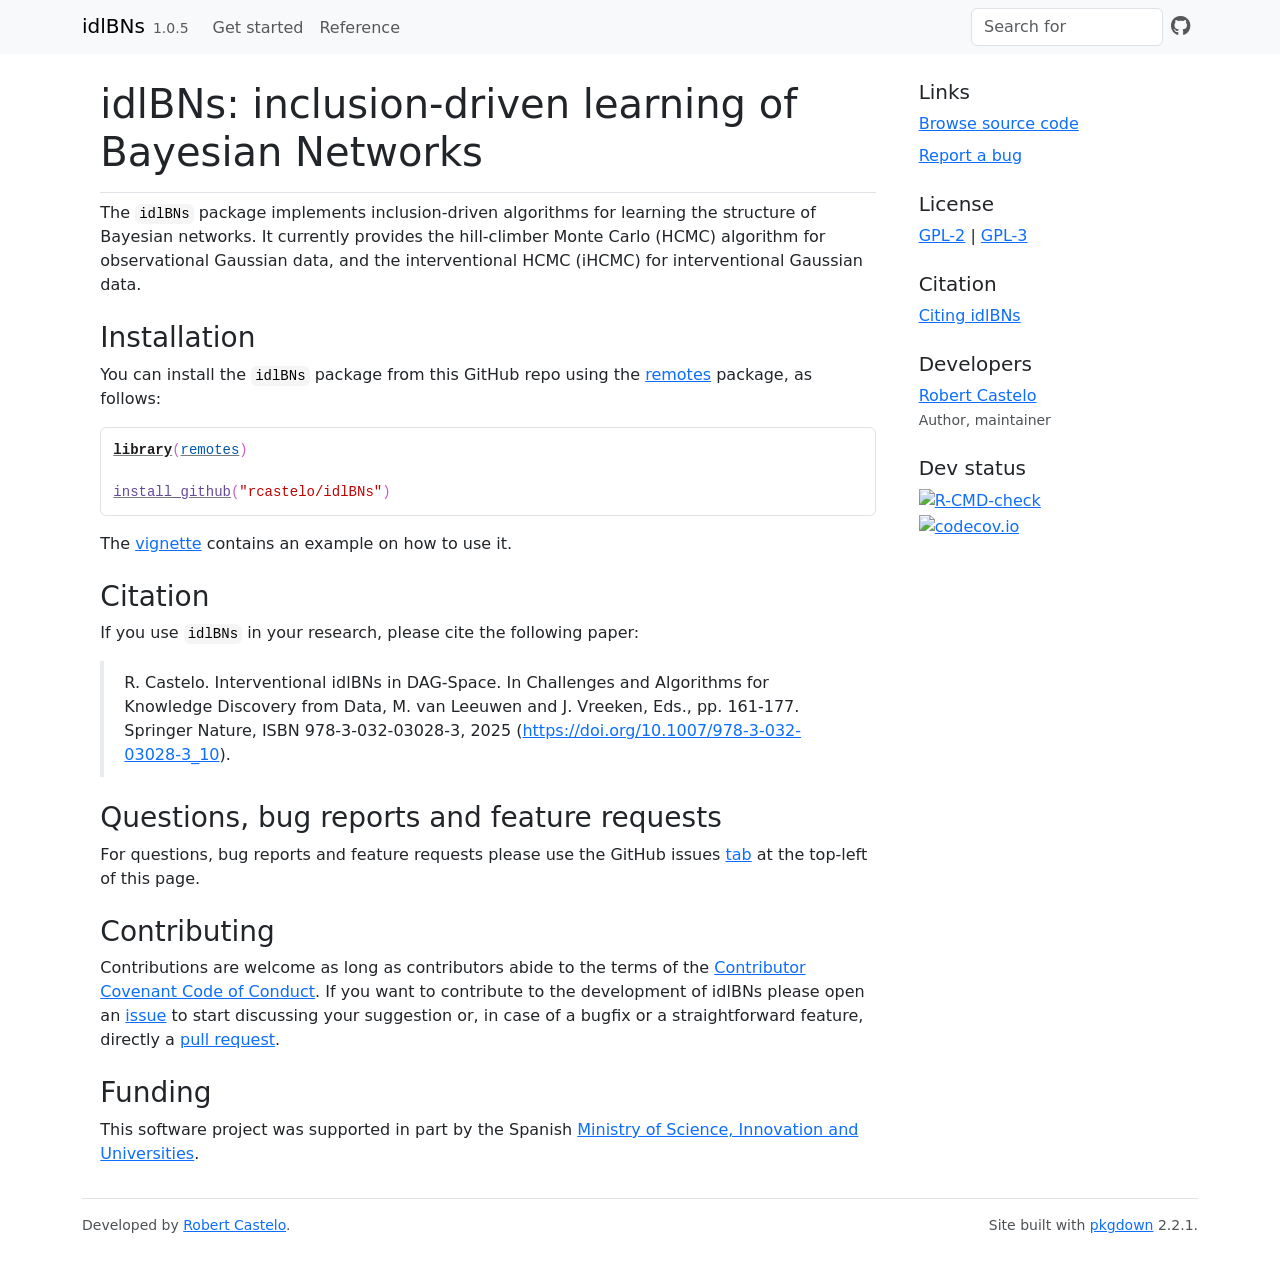
==== index.html @ ef086751 "Deploying to gh-pages from @ rcastelo/idlBNs@02d556f7725d912fa318fdc0bef66065281ee20e 🚀" ====
<!DOCTYPE html>
<!-- Generated by pkgdown: do not edit by hand --><html lang="en">
<head>
<meta http-equiv="Content-Type" content="text/html; charset=UTF-8">
<meta charset="utf-8">
<meta http-equiv="X-UA-Compatible" content="IE=edge">
<meta name="viewport" content="width=device-width, initial-scale=1, shrink-to-fit=no">
<title>Inclusion-Driven Learning of Bayesian Networks • idlBNs</title>
<script src="deps/jquery-3.6.0/jquery-3.6.0.min.js"></script><meta name="viewport" content="width=device-width, initial-scale=1, shrink-to-fit=no">
<link href="deps/bootstrap-5.3.8/bootstrap.min.css" rel="stylesheet">
<script src="deps/bootstrap-5.3.8/bootstrap.bundle.min.js"></script><link href="deps/font-awesome-6.5.2/css/all.min.css" rel="stylesheet">
<link href="deps/font-awesome-6.5.2/css/v4-shims.min.css" rel="stylesheet">
<script src="deps/headroom-0.11.0/headroom.min.js"></script><script src="deps/headroom-0.11.0/jQuery.headroom.min.js"></script><script src="deps/bootstrap-toc-1.0.1/bootstrap-toc.min.js"></script><script src="deps/clipboard.js-2.0.11/clipboard.min.js"></script><script src="deps/search-1.0.0/autocomplete.jquery.min.js"></script><script src="deps/search-1.0.0/fuse.min.js"></script><script src="deps/search-1.0.0/mark.min.js"></script><!-- pkgdown --><script src="pkgdown.js"></script><meta property="og:title" content="Inclusion-Driven Learning of Bayesian Networks">
<meta name="description" content="Implements inclusion-driven algorithms for learning the structure of Bayesian networks. It currently provides the hill-climber Monte Carlo (HCMC) algorithm for observational Gaussian data, and the interventional HCMC (iHCMC) for interventional Gaussian data.">
<meta property="og:description" content="Implements inclusion-driven algorithms for learning the structure of Bayesian networks. It currently provides the hill-climber Monte Carlo (HCMC) algorithm for observational Gaussian data, and the interventional HCMC (iHCMC) for interventional Gaussian data.">
</head>
<body>
    <a href="#main" class="visually-hidden-focusable">Skip to contents</a>


    <nav class="navbar navbar-expand-lg fixed-top bg-light" data-bs-theme="light" aria-label="Site navigation"><div class="container">

    <a class="navbar-brand me-2" href="index.html">idlBNs</a>

    <small class="nav-text text-muted me-auto" data-bs-toggle="tooltip" data-bs-placement="bottom" title="">1.0.5</small>


    <button class="navbar-toggler" type="button" data-bs-toggle="collapse" data-bs-target="#navbar" aria-controls="navbar" aria-expanded="false" aria-label="Toggle navigation">
      <span class="navbar-toggler-icon"></span>
    </button>

    <div id="navbar" class="collapse navbar-collapse ms-3">
      <ul class="navbar-nav me-auto">
<li class="nav-item"><a class="nav-link" href="articles/idlBNs.html">Get started</a></li>
<li class="nav-item"><a class="nav-link" href="reference/index.html">Reference</a></li>
      </ul>
<ul class="navbar-nav">
<li class="nav-item"><form class="form-inline" role="search">
 <input class="form-control" type="search" name="search-input" id="search-input" autocomplete="off" aria-label="Search site" placeholder="Search for" data-search-index="search.json">
</form></li>
<li class="nav-item"><a class="external-link nav-link" href="https://github.com/rcastelo/idlBNs/" aria-label="GitHub"><span class="fa fab fa-github fa-lg"></span></a></li>
      </ul>
</div>


  </div>
</nav><div class="container template-home">
<div class="row">
  <main id="main" class="col-md-9"><div class="section level1">
<div class="page-header"><h1 id="idlbns-inclusion-driven-learning-of-bayesian-networks">idlBNs: inclusion-driven learning of Bayesian Networks<a class="anchor" aria-label="anchor" href="#idlbns-inclusion-driven-learning-of-bayesian-networks"></a>
</h1></div>
<!-- badges: start -->

<p>The <code>idlBNs</code> package implements inclusion-driven algorithms for learning the structure of Bayesian networks. It currently provides the hill-climber Monte Carlo (HCMC) algorithm for observational Gaussian data, and the interventional HCMC (iHCMC) for interventional Gaussian data.</p>
<div class="section level2">
<h2 id="installation">Installation<a class="anchor" aria-label="anchor" href="#installation"></a>
</h2>
<p>You can install the <code>idlBNs</code> package from this GitHub repo using the <a href="https://cran.r-project.org/package=remotes" class="external-link">remotes</a> package, as follows:</p>
<pre><code><span><span class="kw"><a href="https://rdrr.io/r/base/library.html" class="external-link">library</a></span><span class="op">(</span><span class="va"><a href="https://remotes.r-lib.org" class="external-link">remotes</a></span><span class="op">)</span></span>
<span></span>
<span><span class="fu"><a href="https://remotes.r-lib.org/reference/install_github.html" class="external-link">install_github</a></span><span class="op">(</span><span class="st">"rcastelo/idlBNs"</span><span class="op">)</span></span></code></pre>
<p>The <a href="https://rcastelo.github.io/idlBNs/articles/idlBNs.html">vignette</a> contains an example on how to use it.</p>
</div>
<div class="section level2">
<h2 id="citation">Citation<a class="anchor" aria-label="anchor" href="#citation"></a>
</h2>
<p>If you use <code>idlBNs</code> in your research, please cite the following paper:</p>
<blockquote>
<p>R. Castelo. Interventional idlBNs in DAG-Space. In Challenges and Algorithms for Knowledge Discovery from Data, M. van Leeuwen and J. Vreeken, Eds., pp. 161-177. Springer Nature, ISBN 978-3-032-03028-3, 2025 (<a href="https://doi.org/10.1007/978-3-032-03028-3_10" class="external-link uri">https://doi.org/10.1007/978-3-032-03028-3_10</a>).</p>
</blockquote>
</div>
<div class="section level2">
<h2 id="questions-bug-reports-and-feature-requests">Questions, bug reports and feature requests<a class="anchor" aria-label="anchor" href="#questions-bug-reports-and-feature-requests"></a>
</h2>
<p>For questions, bug reports and feature requests please use the GitHub issues <a href="https://github.com/rcastelo/idlBNs/issues" class="external-link">tab</a> at the top-left of this page.</p>
</div>
<div class="section level2">
<h2 id="contributing">Contributing<a class="anchor" aria-label="anchor" href="#contributing"></a>
</h2>
<p>Contributions are welcome as long as contributors abide to the terms of the <a href="https://www.contributor-covenant.org/version/3/0/code_of_conduct" class="external-link">Contributor Covenant Code of Conduct</a>. If you want to contribute to the development of idlBNs please open an <a href="https://github.com/rcastelo/idlBNs/issues" class="external-link">issue</a> to start discussing your suggestion or, in case of a bugfix or a straightforward feature, directly a <a href="https://github.com/rcastelo/idlBNs/pulls" class="external-link">pull request</a>.</p>
</div>
<div class="section level2">
<h2 id="funding">Funding<a class="anchor" aria-label="anchor" href="#funding"></a>
</h2>
<p>This software project was supported in part by the Spanish <a href="https://www.ciencia.gob.es" class="external-link">Ministry of Science, Innovation and Universities</a>.</p>
</div>
</div>
  </main><aside class="col-md-3"><div class="links">
<h2 data-toc-skip>Links</h2>
<ul class="list-unstyled">
<li><a href="https://github.com/rcastelo/idlBNs/" class="external-link">Browse source code</a></li>
<li><a href="https://github.com/rcastelo/idlBNs/issues" class="external-link">Report a bug</a></li>
</ul>
</div>

<div class="license">
<h2 data-toc-skip>License</h2>
<ul class="list-unstyled">
<li>
<a href="https://www.r-project.org/Licenses/GPL-2" class="external-link">GPL-2</a> | <a href="https://www.r-project.org/Licenses/GPL-3" class="external-link">GPL-3</a>
</li>
</ul>
</div>


<div class="citation">
<h2 data-toc-skip>Citation</h2>
<ul class="list-unstyled">
<li><a href="authors.html#citation">Citing idlBNs</a></li>
</ul>
</div>

<div class="developers">
<h2 data-toc-skip>Developers</h2>
<ul class="list-unstyled">
<li>
<a href="https://github.com/rcastelo" class="external-link">Robert Castelo</a> <br><small class="roles"> Author, maintainer </small>   </li>
</ul>
</div>

<div class="dev-status">
<h2 data-toc-skip>Dev status</h2>
<ul class="list-unstyled">
<li><a href="https://github.com/rcastelo/GSVA/actions?query=workflow%3AR-CMD-check" class="external-link"><img src="https://github.com/rcastelo/idlBNs/workflows/R-CMD-check/badge.svg" alt="R-CMD-check"></a></li>
<li><a href="https://app.codecov.io/gh/rcastelo/idlBNs" class="external-link"><img src="https://codecov.io/gh/rcastelo/idlBNs/graph/badge.svg?token=A6CWOGOR1I" alt="codecov.io"></a></li>
</ul>
</div>

  </aside>
</div>


    <footer><div class="pkgdown-footer-left">
  <p>Developed by <a href="https://github.com/rcastelo" class="external-link">Robert Castelo</a>.</p>
</div>

<div class="pkgdown-footer-right">
  <p>Site built with <a href="https://pkgdown.r-lib.org/" class="external-link">pkgdown</a> 2.2.1.</p>
</div>

    </footer>
</div>





  </body>
</html>
---- deps/font-awesome-6.5.2/css/v4-shims.min.css ----
/*!
 * Font Awesome Free 6.5.2 by @fontawesome - https://fontawesome.com
 * License - https://fontawesome.com/license/free (Icons: CC BY 4.0, Fonts: SIL OFL 1.1, Code: MIT License)
 * Copyright 2024 Fonticons, Inc.
 */
.fa.fa-glass:before{content:"\f000"}.fa.fa-envelope-o{font-family:"Font Awesome 6 Free";font-weight:400}.fa.fa-envelope-o:before{content:"\f0e0"}.fa.fa-star-o{font-family:"Font Awesome 6 Free";font-weight:400}.fa.fa-star-o:before{content:"\f005"}.fa.fa-close:before,.fa.fa-remove:before{content:"\f00d"}.fa.fa-gear:before{content:"\f013"}.fa.fa-trash-o{font-family:"Font Awesome 6 Free";font-weight:400}.fa.fa-trash-o:before{content:"\f2ed"}.fa.fa-home:before{content:"\f015"}.fa.fa-file-o{font-family:"Font Awesome 6 Free";font-weight:400}.fa.fa-file-o:before{content:"\f15b"}.fa.fa-clock-o{font-family:"Font Awesome 6 Free";font-weight:400}.fa.fa-clock-o:before{content:"\f017"}.fa.fa-arrow-circle-o-down{font-family:"Font Awesome 6 Free";font-weight:400}.fa.fa-arrow-circle-o-down:before{content:"\f358"}.fa.fa-arrow-circle-o-up{font-family:"Font Awesome 6 Free";font-weight:400}.fa.fa-arrow-circle-o-up:before{content:"\f35b"}.fa.fa-play-circle-o{font-family:"Font Awesome 6 Free";font-weight:400}.fa.fa-play-circle-o:before{content:"\f144"}.fa.fa-repeat:before,.fa.fa-rotate-right:before{content:"\f01e"}.fa.fa-refresh:before{content:"\f021"}.fa.fa-list-alt{font-family:"Font Awesome 6 Free";font-weight:400}.fa.fa-list-alt:before{content:"\f022"}.fa.fa-dedent:before{content:"\f03b"}.fa.fa-video-camera:before{content:"\f03d"}.fa.fa-picture-o{font-family:"Font Awesome 6 Free";font-weight:400}.fa.fa-picture-o:before{content:"\f03e"}.fa.fa-photo{font-family:"Font Awesome 6 Free";font-weight:400}.fa.fa-photo:before{content:"\f03e"}.fa.fa-image{font-family:"Font Awesome 6 Free";font-weight:400}.fa.fa-image:before{content:"\f03e"}.fa.fa-map-marker:before{content:"\f3c5"}.fa.fa-pencil-square-o{font-family:"Font Awesome 6 Free";font-weight:400}.fa.fa-pencil-square-o:before{content:"\f044"}.fa.fa-edit{font-family:"Font Awesome 6 Free";font-weight:400}.fa.fa-edit:before{content:"\f044"}.fa.fa-share-square-o:before{content:"\f14d"}.fa.fa-check-square-o{font-family:"Font Awesome 6 Free";font-weight:400}.fa.fa-check-square-o:before{content:"\f14a"}.fa.fa-arrows:before{content:"\f0b2"}.fa.fa-times-circle-o{font-family:"Font Awesome 6 Free";font-weight:400}.fa.fa-times-circle-o:before{content:"\f057"}.fa.fa-check-circle-o{font-family:"Font Awesome 6 Free";font-weight:400}.fa.fa-check-circle-o:before{content:"\f058"}.fa.fa-mail-forward:before{content:"\f064"}.fa.fa-expand:before{content:"\f424"}.fa.fa-compress:before{content:"\f422"}.fa.fa-eye,.fa.fa-eye-slash{font-family:"Font Awesome 6 Free";font-weight:400}.fa.fa-warning:before{content:"\f071"}.fa.fa-calendar:before{content:"\f073"}.fa.fa-arrows-v:before{content:"\f338"}.fa.fa-arrows-h:before{content:"\f337"}.fa.fa-bar-chart-o:before,.fa.fa-bar-chart:before{content:"\e0e3"}.fa.fa-twitter-square{font-family:"Font Awesome 6 Brands";font-weight:400}.fa.fa-twitter-square:before{content:"\f081"}.fa.fa-facebook-square{font-family:"Font Awesome 6 Brands";font-weight:400}.fa.fa-facebook-square:before{content:"\f082"}.fa.fa-gears:before{content:"\f085"}.fa.fa-thumbs-o-up{font-family:"Font Awesome 6 Free";font-weight:400}.fa.fa-thumbs-o-up:before{content:"\f164"}.fa.fa-thumbs-o-down{font-family:"Font Awesome 6 Free";font-weight:400}.fa.fa-thumbs-o-down:before{content:"\f165"}.fa.fa-heart-o{font-family:"Font Awesome 6 Free";font-weight:400}.fa.fa-heart-o:before{content:"\f004"}.fa.fa-sign-out:before{content:"\f2f5"}.fa.fa-linkedin-square{font-family:"Font Awesome 6 Brands";font-weight:400}.fa.fa-linkedin-square:before{content:"\f08c"}.fa.fa-thumb-tack:before{content:"\f08d"}.fa.fa-external-link:before{content:"\f35d"}.fa.fa-sign-in:before{content:"\f2f6"}.fa.fa-github-square{font-family:"Font Awesome 6 Brands";font-weight:400}.fa.fa-github-square:before{content:"\f092"}.fa.fa-lemon-o{font-family:"Font Awesome 6 Free";font-weight:400}.fa.fa-lemon-o:before{content:"\f094"}.fa.fa-square-o{font-family:"Font Awesome 6 Free";font-weight:400}.fa.fa-square-o:before{content:"\f0c8"}.fa.fa-bookmark-o{font-family:"Font Awesome 6 Free";font-weight:400}.fa.fa-bookmark-o:before{content:"\f02e"}.fa.fa-facebook,.fa.fa-twitter{font-family:"Font Awesome 6 Brands";font-weight:400}.fa.fa-facebook:before{content:"\f39e"}.fa.fa-facebook-f{font-family:"Font Awesome 6 Brands";font-weight:400}.fa.fa-facebook-f:before{content:"\f39e"}.fa.fa-github{font-family:"Font Awesome 6 Brands";font-weight:400}.fa.fa-credit-card{font-family:"Font Awesome 6 Free";font-weight:400}.fa.fa-feed:before{content:"\f09e"}.fa.fa-hdd-o{font-family:"Font Awesome 6 Free";font-weight:400}.fa.fa-hdd-o:before{content:"\f0a0"}.fa.fa-hand-o-right{font-family:"Font Awesome 6 Free";font-weight:400}.fa.fa-hand-o-right:before{content:"\f0a4"}.fa.fa-hand-o-left{font-family:"Font Awesome 6 Free";font-weight:400}.fa.fa-hand-o-left:before{content:"\f0a5"}.fa.fa-hand-o-up{font-family:"Font Awesome 6 Free";font-weight:400}.fa.fa-hand-o-up:before{content:"\f0a6"}.fa.fa-hand-o-down{font-family:"Font Awesome 6 Free";font-weight:400}.fa.fa-hand-o-down:before{content:"\f0a7"}.fa.fa-globe:before{content:"\f57d"}.fa.fa-tasks:before{content:"\f828"}.fa.fa-arrows-alt:before{content:"\f31e"}.fa.fa-group:before{content:"\f0c0"}.fa.fa-chain:before{content:"\f0c1"}.fa.fa-cut:before{content:"\f0c4"}.fa.fa-files-o{font-family:"Font Awesome 6 Free";font-weight:400}.fa.fa-files-o:before{content:"\f0c5"}.fa.fa-floppy-o{font-family:"Font Awesome 6 Free";font-weight:400}.fa.fa-floppy-o:before{content:"\f0c7"}.fa.fa-save{font-family:"Font Awesome 6 Free";font-weight:400}.fa.fa-save:before{content:"\f0c7"}.fa.fa-navicon:before,.fa.fa-reorder:before{content:"\f0c9"}.fa.fa-magic:before{content:"\e2ca"}.fa.fa-pinterest,.fa.fa-pinterest-square{font-family:"Font Awesome 6 Brands";font-weight:400}.fa.fa-pinterest-square:before{content:"\f0d3"}.fa.fa-google-plus-square{font-family:"Font Awesome 6 Brands";font-weight:400}.fa.fa-google-plus-square:before{content:"\f0d4"}.fa.fa-google-plus{font-family:"Font Awesome 6 Brands";font-weight:400}.fa.fa-google-plus:before{content:"\f0d5"}.fa.fa-money:before{content:"\f3d1"}.fa.fa-unsorted:before{content:"\f0dc"}.fa.fa-sort-desc:before{content:"\f0dd"}.fa.fa-sort-asc:before{content:"\f0de"}.fa.fa-linkedin{font-family:"Font Awesome 6 Brands";font-weight:400}.fa.fa-linkedin:before{content:"\f0e1"}.fa.fa-rotate-left:before{content:"\f0e2"}.fa.fa-legal:before{content:"\f0e3"}.fa.fa-dashboard:before,.fa.fa-tachometer:before{content:"\f625"}.fa.fa-comment-o{font-family:"Font Awesome 6 Free";font-weight:400}.fa.fa-comment-o:before{content:"\f075"}.fa.fa-comments-o{font-family:"Font Awesome 6 Free";font-weight:400}.fa.fa-comments-o:before{content:"\f086"}.fa.fa-flash:before{content:"\f0e7"}.fa.fa-clipboard:before{content:"\f0ea"}.fa.fa-lightbulb-o{font-family:"Font Awesome 6 Free";font-weight:400}.fa.fa-lightbulb-o:before{content:"\f0eb"}.fa.fa-exchange:before{content:"\f362"}.fa.fa-cloud-download:before{content:"\f0ed"}.fa.fa-cloud-upload:before{content:"\f0ee"}.fa.fa-bell-o{font-family:"Font Awesome 6 Free";font-weight:400}.fa.fa-bell-o:before{content:"\f0f3"}.fa.fa-cutlery:before{content:"\f2e7"}.fa.fa-file-text-o{font-family:"Font Awesome 6 Free";font-weight:400}.fa.fa-file-text-o:before{content:"\f15c"}.fa.fa-building-o{font-family:"Font Awesome 6 Free";font-weight:400}.fa.fa-building-o:before{content:"\f1ad"}.fa.fa-hospital-o{font-family:"Font Awesome 6 Free";font-weight:400}.fa.fa-hospital-o:before{content:"\f0f8"}.fa.fa-tablet:before{content:"\f3fa"}.fa.fa-mobile-phone:before,.fa.fa-mobile:before{content:"\f3cd"}.fa.fa-circle-o{font-family:"Font Awesome 6 Free";font-weight:400}.fa.fa-circle-o:before{content:"\f111"}.fa.fa-mail-reply:before{content:"\f3e5"}.fa.fa-github-alt{font-family:"Font Awesome 6 Brands";font-weight:400}.fa.fa-folder-o{font-family:"Font Awesome 6 Free";font-weight:400}.fa.fa-folder-o:before{content:"\f07b"}.fa.fa-folder-open-o{font-family:"Font Awesome 6 Free";font-weight:400}.fa.fa-folder-open-o:before{content:"\f07c"}.fa.fa-smile-o{font-family:"Font Awesome 6 Free";font-weight:400}.fa.fa-smile-o:before{content:"\f118"}.fa.fa-frown-o{font-family:"Font Awesome 6 Free";font-weight:400}.fa.fa-frown-o:before{content:"\f119"}.fa.fa-meh-o{font-family:"Font Awesome 6 Free";font-weight:400}.fa.fa-meh-o:before{content:"\f11a"}.fa.fa-keyboard-o{font-family:"Font Awesome 6 Free";font-weight:400}.fa.fa-keyboard-o:before{content:"\f11c"}.fa.fa-flag-o{font-family:"Font Awesome 6 Free";font-weight:400}.fa.fa-flag-o:before{content:"\f024"}.fa.fa-mail-reply-all:before{content:"\f122"}.fa.fa-star-half-o{font-family:"Font Awesome 6 Free";font-weight:400}.fa.fa-star-half-o:before{content:"\f5c0"}.fa.fa-star-half-empty{font-family:"Font Awesome 6 Free";font-weight:400}.fa.fa-star-half-empty:before{content:"\f5c0"}.fa.fa-star-half-full{font-family:"Font Awesome 6 Free";font-weight:400}.fa.fa-star-half-full:before{content:"\f5c0"}.fa.fa-code-fork:before{content:"\f126"}.fa.fa-chain-broken:before,.fa.fa-unlink:before{content:"\f127"}.fa.fa-calendar-o{font-family:"Font Awesome 6 Free";font-weight:400}.fa.fa-calendar-o:before{content:"\f133"}.fa.fa-css3,.fa.fa-html5,.fa.fa-maxcdn{font-family:"Font Awesome 6 Brands";font-weight:400}.fa.fa-unlock-alt:before{content:"\f09c"}.fa.fa-minus-square-o{font-family:"Font Awesome 6 Free";font-weight:400}.fa.fa-minus-square-o:before{content:"\f146"}.fa.fa-level-up:before{content:"\f3bf"}.fa.fa-level-down:before{content:"\f3be"}.fa.fa-pencil-square:before{content:"\f14b"}.fa.fa-external-link-square:before{content:"\f360"}.fa.fa-compass{font-family:"Font Awesome 6 Free";font-weight:400}.fa.fa-caret-square-o-down{font-family:"Font Awesome 6 Free";font-weight:400}.fa.fa-caret-square-o-down:before{content:"\f150"}.fa.fa-toggle-down{font-family:"Font Awesome 6 Free";font-weight:400}.fa.fa-toggle-down:before{content:"\f150"}.fa.fa-caret-square-o-up{font-family:"Font Awesome 6 Free";font-weight:400}.fa.fa-caret-square-o-up:before{content:"\f151"}.fa.fa-toggle-up{font-family:"Font Awesome 6 Free";font-weight:400}.fa.fa-toggle-up:before{content:"\f151"}.fa.fa-caret-square-o-right{font-family:"Font Awesome 6 Free";font-weight:400}.fa.fa-caret-square-o-right:before{content:"\f152"}.fa.fa-toggle-right{font-family:"Font Awesome 6 Free";font-weight:400}.fa.fa-toggle-right:before{content:"\f152"}.fa.fa-eur:before,.fa.fa-euro:before{content:"\f153"}.fa.fa-gbp:before{content:"\f154"}.fa.fa-dollar:before,.fa.fa-usd:before{content:"\24"}.fa.fa-inr:before,.fa.fa-rupee:before{content:"\e1bc"}.fa.fa-cny:before,.fa.fa-jpy:before,.fa.fa-rmb:before,.fa.fa-yen:before{content:"\f157"}.fa.fa-rouble:before,.fa.fa-rub:before,.fa.fa-ruble:before{content:"\f158"}.fa.fa-krw:before,.fa.fa-won:before{content:"\f159"}.fa.fa-bitcoin,.fa.fa-btc{font-family:"Font Awesome 6 Brands";font-weight:400}.fa.fa-bitcoin:before{content:"\f15a"}.fa.fa-file-text:before{content:"\f15c"}.fa.fa-sort-alpha-asc:before{content:"\f15d"}.fa.fa-sort-alpha-desc:before{content:"\f881"}.fa.fa-sort-amount-asc:before{content:"\f884"}.fa.fa-sort-amount-desc:before{content:"\f160"}.fa.fa-sort-numeric-asc:before{content:"\f162"}.fa.fa-sort-numeric-desc:before{content:"\f886"}.fa.fa-youtube-square{font-family:"Font Awesome 6 Brands";font-weight:400}.fa.fa-youtube-square:before{content:"\f431"}.fa.fa-xing,.fa.fa-xing-square,.fa.fa-youtube{font-family:"Font Awesome 6 Brands";font-weight:400}.fa.fa-xing-square:before{content:"\f169"}.fa.fa-youtube-play{font-family:"Font Awesome 6 Brands";font-weight:400}.fa.fa-youtube-play:before{content:"\f167"}.fa.fa-adn,.fa.fa-bitbucket,.fa.fa-bitbucket-square,.fa.fa-dropbox,.fa.fa-flickr,.fa.fa-instagram,.fa.fa-stack-overflow{font-family:"Font Awesome 6 Brands";font-weight:400}.fa.fa-bitbucket-square:before{content:"\f171"}.fa.fa-tumblr,.fa.fa-tumblr-square{font-family:"Font Awesome 6 Brands";font-weight:400}.fa.fa-tumblr-square:before{content:"\f174"}.fa.fa-long-arrow-down:before{content:"\f309"}.fa.fa-long-arrow-up:before{content:"\f30c"}.fa.fa-long-arrow-left:before{content:"\f30a"}.fa.fa-long-arrow-right:before{content:"\f30b"}.fa.fa-android,.fa.fa-apple,.fa.fa-dribbble,.fa.fa-foursquare,.fa.fa-gittip,.fa.fa-gratipay,.fa.fa-linux,.fa.fa-skype,.fa.fa-trello,.fa.fa-windows{font-family:"Font Awesome 6 Brands";font-weight:400}.fa.fa-gittip:before{content:"\f184"}.fa.fa-sun-o{font-family:"Font Awesome 6 Free";font-weight:400}.fa.fa-sun-o:before{content:"\f185"}.fa.fa-moon-o{font-family:"Font Awesome 6 Free";font-weight:400}.fa.fa-moon-o:before{content:"\f186"}.fa.fa-pagelines,.fa.fa-renren,.fa.fa-stack-exchange,.fa.fa-vk,.fa.fa-weibo{font-family:"Font Awesome 6 Brands";font-weight:400}.fa.fa-arrow-circle-o-right{font-family:"Font Awesome 6 Free";font-weight:400}.fa.fa-arrow-circle-o-right:before{content:"\f35a"}.fa.fa-arrow-circle-o-left{font-family:"Font Awesome 6 Free";font-weight:400}.fa.fa-arrow-circle-o-left:before{content:"\f359"}.fa.fa-caret-square-o-left{font-family:"Font Awesome 6 Free";font-weight:400}.fa.fa-caret-square-o-left:before{content:"\f191"}.fa.fa-toggle-left{font-family:"Font Awesome 6 Free";font-weight:400}.fa.fa-toggle-left:before{content:"\f191"}.fa.fa-dot-circle-o{font-family:"Font Awesome 6 Free";font-weight:400}.fa.fa-dot-circle-o:before{content:"\f192"}.fa.fa-vimeo-square{font-family:"Font Awesome 6 Brands";font-weight:400}.fa.fa-vimeo-square:before{content:"\f194"}.fa.fa-try:before,.fa.fa-turkish-lira:before{content:"\e2bb"}.fa.fa-plus-square-o{font-family:"Font Awesome 6 Free";font-weight:400}.fa.fa-plus-square-o:before{content:"\f0fe"}.fa.fa-openid,.fa.fa-slack,.fa.fa-wordpress{font-family:"Font Awesome 6 Brands";font-weight:400}.fa.fa-bank:before,.fa.fa-institution:before{content:"\f19c"}.fa.fa-mortar-board:before{content:"\f19d"}.fa.fa-google,.fa.fa-reddit,.fa.fa-reddit-square,.fa.fa-yahoo{font-family:"Font Awesome 6 Brands";font-weight:400}.fa.fa-reddit-square:before{content:"\f1a2"}.fa.fa-behance,.fa.fa-behance-square,.fa.fa-delicious,.fa.fa-digg,.fa.fa-drupal,.fa.fa-joomla,.fa.fa-pied-piper-alt,.fa.fa-pied-piper-pp,.fa.fa-stumbleupon,.fa.fa-stumbleupon-circle{font-family:"Font Awesome 6 Brands";font-weight:400}.fa.fa-behance-square:before{content:"\f1b5"}.fa.fa-steam,.fa.fa-steam-square{font-family:"Font Awesome 6 Brands";font-weight:400}.fa.fa-steam-square:before{content:"\f1b7"}.fa.fa-automobile:before{content:"\f1b9"}.fa.fa-cab:before{content:"\f1ba"}.fa.fa-deviantart,.fa.fa-soundcloud,.fa.fa-spotify{font-family:"Font Awesome 6 Brands";font-weight:400}.fa.fa-file-pdf-o{font-family:"Font Awesome 6 Free";font-weight:400}.fa.fa-file-pdf-o:before{content:"\f1c1"}.fa.fa-file-word-o{font-family:"Font Awesome 6 Free";font-weight:400}.fa.fa-file-word-o:before{content:"\f1c2"}.fa.fa-file-excel-o{font-family:"Font Awesome 6 Free";font-weight:400}.fa.fa-file-excel-o:before{content:"\f1c3"}.fa.fa-file-powerpoint-o{font-family:"Font Awesome 6 Free";font-weight:400}.fa.fa-file-powerpoint-o:before{content:"\f1c4"}.fa.fa-file-image-o{font-family:"Font Awesome 6 Free";font-weight:400}.fa.fa-file-image-o:before{content:"\f1c5"}.fa.fa-file-photo-o{font-family:"Font Awesome 6 Free";font-weight:400}.fa.fa-file-photo-o:before{content:"\f1c5"}.fa.fa-file-picture-o{font-family:"Font Awesome 6 Free";font-weight:400}.fa.fa-file-picture-o:before{content:"\f1c5"}.fa.fa-file-archive-o{font-family:"Font Awesome 6 Free";font-weight:400}.fa.fa-file-archive-o:before{content:"\f1c6"}.fa.fa-file-zip-o{font-family:"Font Awesome 6 Free";font-weight:400}.fa.fa-file-zip-o:before{content:"\f1c6"}.fa.fa-file-audio-o{font-family:"Font Awesome 6 Free";font-weight:400}.fa.fa-file-audio-o:before{content:"\f1c7"}.fa.fa-file-sound-o{font-family:"Font Awesome 6 Free";font-weight:400}.fa.fa-file-sound-o:before{content:"\f1c7"}.fa.fa-file-video-o{font-family:"Font Awesome 6 Free";font-weight:400}.fa.fa-file-video-o:before{content:"\f1c8"}.fa.fa-file-movie-o{font-family:"Font Awesome 6 Free";font-weight:400}.fa.fa-file-movie-o:before{content:"\f1c8"}.fa.fa-file-code-o{font-family:"Font Awesome 6 Free";font-weight:400}.fa.fa-file-code-o:before{content:"\f1c9"}.fa.fa-codepen,.fa.fa-jsfiddle,.fa.fa-vine{font-family:"Font Awesome 6 Brands";font-weight:400}.fa.fa-life-bouy:before,.fa.fa-life-buoy:before,.fa.fa-life-saver:before,.fa.fa-support:before{content:"\f1cd"}.fa.fa-circle-o-notch:before{content:"\f1ce"}.fa.fa-ra,.fa.fa-rebel{font-family:"Font Awesome 6 Brands";font-weight:400}.fa.fa-ra:before{content:"\f1d0"}.fa.fa-resistance{font-family:"Font Awesome 6 Brands";font-weight:400}.fa.fa-resistance:before{content:"\f1d0"}.fa.fa-empire,.fa.fa-ge{font-family:"Font Awesome 6 Brands";font-weight:400}.fa.fa-ge:before{content:"\f1d1"}.fa.fa-git-square{font-family:"Font Awesome 6 Brands";font-weight:400}.fa.fa-git-square:before{content:"\f1d2"}.fa.fa-git,.fa.fa-hacker-news,.fa.fa-y-combinator-square{font-family:"Font Awesome 6 Brands";font-weight:400}.fa.fa-y-combinator-square:before{content:"\f1d4"}.fa.fa-yc-square{font-family:"Font Awesome 6 Brands";font-weight:400}.fa.fa-yc-square:before{content:"\f1d4"}.fa.fa-qq,.fa.fa-tencent-weibo,.fa.fa-wechat,.fa.fa-weixin{font-family:"Font Awesome 6 Brands";font-weight:400}.fa.fa-wechat:before{content:"\f1d7"}.fa.fa-send:before{content:"\f1d8"}.fa.fa-paper-plane-o{font-family:"Font Awesome 6 Free";font-weight:400}.fa.fa-paper-plane-o:before{content:"\f1d8"}.fa.fa-send-o{font-family:"Font Awesome 6 Free";font-weight:400}.fa.fa-send-o:before{content:"\f1d8"}.fa.fa-circle-thin{font-family:"Font Awesome 6 Free";font-weight:400}.fa.fa-circle-thin:before{content:"\f111"}.fa.fa-header:before{content:"\f1dc"}.fa.fa-futbol-o{font-family:"Font Awesome 6 Free";font-weight:400}.fa.fa-futbol-o:before{content:"\f1e3"}.fa.fa-soccer-ball-o{font-family:"Font Awesome 6 Free";font-weight:400}.fa.fa-soccer-ball-o:before{content:"\f1e3"}.fa.fa-slideshare,.fa.fa-twitch,.fa.fa-yelp{font-family:"Font Awesome 6 Brands";font-weight:400}.fa.fa-newspaper-o{font-family:"Font Awesome 6 Free";font-weight:400}.fa.fa-newspaper-o:before{content:"\f1ea"}.fa.fa-cc-amex,.fa.fa-cc-discover,.fa.fa-cc-mastercard,.fa.fa-cc-paypal,.fa.fa-cc-stripe,.fa.fa-cc-visa,.fa.fa-google-wallet,.fa.fa-paypal{font-family:"Font Awesome 6 Brands";font-weight:400}.fa.fa-bell-slash-o{font-family:"Font Awesome 6 Free";font-weight:400}.fa.fa-bell-slash-o:before{content:"\f1f6"}.fa.fa-trash:before{content:"\f2ed"}.fa.fa-copyright{font-family:"Font Awesome 6 Free";font-weight:400}.fa.fa-eyedropper:before{content:"\f1fb"}.fa.fa-area-chart:before{content:"\f1fe"}.fa.fa-pie-chart:before{content:"\f200"}.fa.fa-line-chart:before{content:"\f201"}.fa.fa-lastfm,.fa.fa-lastfm-square{font-family:"Font Awesome 6 Brands";font-weight:400}.fa.fa-lastfm-square:before{content:"\f203"}.fa.fa-angellist,.fa.fa-ioxhost{font-family:"Font Awesome 6 Brands";font-weight:400}.fa.fa-cc{font-family:"Font Awesome 6 Free";font-weight:400}.fa.fa-cc:before{content:"\f20a"}.fa.fa-ils:before,.fa.fa-shekel:before,.fa.fa-sheqel:before{content:"\f20b"}.fa.fa-buysellads,.fa.fa-connectdevelop,.fa.fa-dashcube,.fa.fa-forumbee,.fa.fa-leanpub,.fa.fa-sellsy,.fa.fa-shirtsinbulk,.fa.fa-simplybuilt,.fa.fa-skyatlas{font-family:"Font Awesome 6 Brands";font-weight:400}.fa.fa-diamond{font-family:"Font Awesome 6 Free";font-weight:400}.fa.fa-diamond:before{content:"\f3a5"}.fa.fa-intersex:before,.fa.fa-transgender:before{content:"\f224"}.fa.fa-transgender-alt:before{content:"\f225"}.fa.fa-facebook-official{font-family:"Font Awesome 6 Brands";font-weight:400}.fa.fa-facebook-official:before{content:"\f09a"}.fa.fa-pinterest-p,.fa.fa-whatsapp{font-family:"Font Awesome 6 Brands";font-weight:400}.fa.fa-hotel:before{content:"\f236"}.fa.fa-medium,.fa.fa-viacoin,.fa.fa-y-combinator,.fa.fa-yc{font-family:"Font Awesome 6 Brands";font-weight:400}.fa.fa-yc:before{content:"\f23b"}.fa.fa-expeditedssl,.fa.fa-opencart,.fa.fa-optin-monster{font-family:"Font Awesome 6 Brands";font-weight:400}.fa.fa-battery-4:before,.fa.fa-battery:before{content:"\f240"}.fa.fa-battery-3:before{content:"\f241"}.fa.fa-battery-2:before{content:"\f242"}.fa.fa-battery-1:before{content:"\f243"}.fa.fa-battery-0:before{content:"\f244"}.fa.fa-object-group,.fa.fa-object-ungroup,.fa.fa-sticky-note-o{font-family:"Font Awesome 6 Free";font-weight:400}.fa.fa-sticky-note-o:before{content:"\f249"}.fa.fa-cc-diners-club,.fa.fa-cc-jcb{font-family:"Font Awesome 6 Brands";font-weight:400}.fa.fa-clone{font-family:"Font Awesome 6 Free";font-weight:400}.fa.fa-hourglass-o:before{content:"\f254"}.fa.fa-hourglass-1:before{content:"\f251"}.fa.fa-hourglass-2:before{content:"\f252"}.fa.fa-hourglass-3:before{content:"\f253"}.fa.fa-hand-rock-o{font-family:"Font Awesome 6 Free";font-weight:400}.fa.fa-hand-rock-o:before{content:"\f255"}.fa.fa-hand-grab-o{font-family:"Font Awesome 6 Free";font-weight:400}.fa.fa-hand-grab-o:before{content:"\f255"}.fa.fa-hand-paper-o{font-family:"Font Awesome 6 Free";font-weight:400}.fa.fa-hand-paper-o:before{content:"\f256"}.fa.fa-hand-stop-o{font-family:"Font Awesome 6 Free";font-weight:400}.fa.fa-hand-stop-o:before{content:"\f256"}.fa.fa-hand-scissors-o{font-family:"Font Awesome 6 Free";font-weight:400}.fa.fa-hand-scissors-o:before{content:"\f257"}.fa.fa-hand-lizard-o{font-family:"Font Awesome 6 Free";font-weight:400}.fa.fa-hand-lizard-o:before{content:"\f258"}.fa.fa-hand-spock-o{font-family:"Font Awesome 6 Free";font-weight:400}.fa.fa-hand-spock-o:before{content:"\f259"}.fa.fa-hand-pointer-o{font-family:"Font Awesome 6 Free";font-weight:400}.fa.fa-hand-pointer-o:before{content:"\f25a"}.fa.fa-hand-peace-o{font-family:"Font Awesome 6 Free";font-weight:400}.fa.fa-hand-peace-o:before{content:"\f25b"}.fa.fa-registered{font-family:"Font Awesome 6 Free";font-weight:400}.fa.fa-creative-commons,.fa.fa-gg,.fa.fa-gg-circle,.fa.fa-odnoklassniki,.fa.fa-odnoklassniki-square{font-family:"Font Awesome 6 Brands";font-weight:400}.fa.fa-odnoklassniki-square:before{content:"\f264"}.fa.fa-chrome,.fa.fa-firefox,.fa.fa-get-pocket,.fa.fa-internet-explorer,.fa.fa-opera,.fa.fa-safari,.fa.fa-wikipedia-w{font-family:"Font Awesome 6 Brands";font-weight:400}.fa.fa-television:before{content:"\f26c"}.fa.fa-500px,.fa.fa-amazon,.fa.fa-contao{font-family:"Font Awesome 6 Brands";font-weight:400}.fa.fa-calendar-plus-o{font-family:"Font Awesome 6 Free";font-weight:400}.fa.fa-calendar-plus-o:before{content:"\f271"}.fa.fa-calendar-minus-o{font-family:"Font Awesome 6 Free";font-weight:400}.fa.fa-calendar-minus-o:before{content:"\f272"}.fa.fa-calendar-times-o{font-family:"Font Awesome 6 Free";font-weight:400}.fa.fa-calendar-times-o:before{content:"\f273"}.fa.fa-calendar-check-o{font-family:"Font Awesome 6 Free";font-weight:400}.fa.fa-calendar-check-o:before{content:"\f274"}.fa.fa-map-o{font-family:"Font Awesome 6 Free";font-weight:400}.fa.fa-map-o:before{content:"\f279"}.fa.fa-commenting:before{content:"\f4ad"}.fa.fa-commenting-o{font-family:"Font Awesome 6 Free";font-weight:400}.fa.fa-commenting-o:before{content:"\f4ad"}.fa.fa-houzz,.fa.fa-vimeo{font-family:"Font Awesome 6 Brands";font-weight:400}.fa.fa-vimeo:before{content:"\f27d"}.fa.fa-black-tie,.fa.fa-edge,.fa.fa-fonticons,.fa.fa-reddit-alien{font-family:"Font Awesome 6 Brands";font-weight:400}.fa.fa-credit-card-alt:before{content:"\f09d"}.fa.fa-codiepie,.fa.fa-fort-awesome,.fa.fa-mixcloud,.fa.fa-modx,.fa.fa-product-hunt,.fa.fa-scribd,.fa.fa-usb{font-family:"Font Awesome 6 Brands";font-weight:400}.fa.fa-pause-circle-o{font-family:"Font Awesome 6 Free";font-weight:400}.fa.fa-pause-circle-o:before{content:"\f28b"}.fa.fa-stop-circle-o{font-family:"Font Awesome 6 Free";font-weight:400}.fa.fa-stop-circle-o:before{content:"\f28d"}.fa.fa-bluetooth,.fa.fa-bluetooth-b,.fa.fa-envira,.fa.fa-gitlab,.fa.fa-wheelchair-alt,.fa.fa-wpbeginner,.fa.fa-wpforms{font-family:"Font Awesome 6 Brands";font-weight:400}.fa.fa-wheelchair-alt:before{content:"\f368"}.fa.fa-question-circle-o{font-family:"Font Awesome 6 Free";font-weight:400}.fa.fa-question-circle-o:before{content:"\f059"}.fa.fa-volume-control-phone:before{content:"\f2a0"}.fa.fa-asl-interpreting:before{content:"\f2a3"}.fa.fa-deafness:before,.fa.fa-hard-of-hearing:before{content:"\f2a4"}.fa.fa-glide,.fa.fa-glide-g{font-family:"Font Awesome 6 Brands";font-weight:400}.fa.fa-signing:before{content:"\f2a7"}.fa.fa-viadeo,.fa.fa-viadeo-square{font-family:"Font Awesome 6 Brands";font-weight:400}.fa.fa-viadeo-square:before{content:"\f2aa"}.fa.fa-snapchat,.fa.fa-snapchat-ghost{font-family:"Font Awesome 6 Brands";font-weight:400}.fa.fa-snapchat-ghost:before{content:"\f2ab"}.fa.fa-snapchat-square{font-family:"Font Awesome 6 Brands";font-weight:400}.fa.fa-snapchat-square:before{content:"\f2ad"}.fa.fa-first-order,.fa.fa-google-plus-official,.fa.fa-pied-piper,.fa.fa-themeisle,.fa.fa-yoast{font-family:"Font Awesome 6 Brands";font-weight:400}.fa.fa-google-plus-official:before{content:"\f2b3"}.fa.fa-google-plus-circle{font-family:"Font Awesome 6 Brands";font-weight:400}.fa.fa-google-plus-circle:before{content:"\f2b3"}.fa.fa-fa,.fa.fa-font-awesome{font-family:"Font Awesome 6 Brands";font-weight:400}.fa.fa-fa:before{content:"\f2b4"}.fa.fa-handshake-o{font-family:"Font Awesome 6 Free";font-weight:400}.fa.fa-handshake-o:before{content:"\f2b5"}.fa.fa-envelope-open-o{font-family:"Font Awesome 6 Free";font-weight:400}.fa.fa-envelope-open-o:before{content:"\f2b6"}.fa.fa-linode{font-family:"Font Awesome 6 Brands";font-weight:400}.fa.fa-address-book-o{font-family:"Font Awesome 6 Free";font-weight:400}.fa.fa-address-book-o:before{content:"\f2b9"}.fa.fa-vcard:before{content:"\f2bb"}.fa.fa-address-card-o{font-family:"Font Awesome 6 Free";font-weight:400}.fa.fa-address-card-o:before{content:"\f2bb"}.fa.fa-vcard-o{font-family:"Font Awesome 6 Free";font-weight:400}.fa.fa-vcard-o:before{content:"\f2bb"}.fa.fa-user-circle-o{font-family:"Font Awesome 6 Free";font-weight:400}.fa.fa-user-circle-o:before{content:"\f2bd"}.fa.fa-user-o{font-family:"Font Awesome 6 Free";font-weight:400}.fa.fa-user-o:before{content:"\f007"}.fa.fa-id-badge{font-family:"Font Awesome 6 Free";font-weight:400}.fa.fa-drivers-license:before{content:"\f2c2"}.fa.fa-id-card-o{font-family:"Font Awesome 6 Free";font-weight:400}.fa.fa-id-card-o:before{content:"\f2c2"}.fa.fa-drivers-license-o{font-family:"Font Awesome 6 Free";font-weight:400}.fa.fa-drivers-license-o:before{content:"\f2c2"}.fa.fa-free-code-camp,.fa.fa-quora,.fa.fa-telegram{font-family:"Font Awesome 6 Brands";font-weight:400}.fa.fa-thermometer-4:before,.fa.fa-thermometer:before{content:"\f2c7"}.fa.fa-thermometer-3:before{content:"\f2c8"}.fa.fa-thermometer-2:before{content:"\f2c9"}.fa.fa-thermometer-1:before{content:"\f2ca"}.fa.fa-thermometer-0:before{content:"\f2cb"}.fa.fa-bathtub:before,.fa.fa-s15:before{content:"\f2cd"}.fa.fa-window-maximize,.fa.fa-window-restore{font-family:"Font Awesome 6 Free";font-weight:400}.fa.fa-times-rectangle:before{content:"\f410"}.fa.fa-window-close-o{font-family:"Font Awesome 6 Free";font-weight:400}.fa.fa-window-close-o:before{content:"\f410"}.fa.fa-times-rectangle-o{font-family:"Font Awesome 6 Free";font-weight:400}.fa.fa-times-rectangle-o:before{content:"\f410"}.fa.fa-bandcamp,.fa.fa-eercast,.fa.fa-etsy,.fa.fa-grav,.fa.fa-imdb,.fa.fa-ravelry{font-family:"Font Awesome 6 Brands";font-weight:400}.fa.fa-eercast:before{content:"\f2da"}.fa.fa-snowflake-o{font-family:"Font Awesome 6 Free";font-weight:400}.fa.fa-snowflake-o:before{content:"\f2dc"}.fa.fa-meetup,.fa.fa-superpowers,.fa.fa-wpexplorer{font-family:"Font Awesome 6 Brands";font-weight:400}
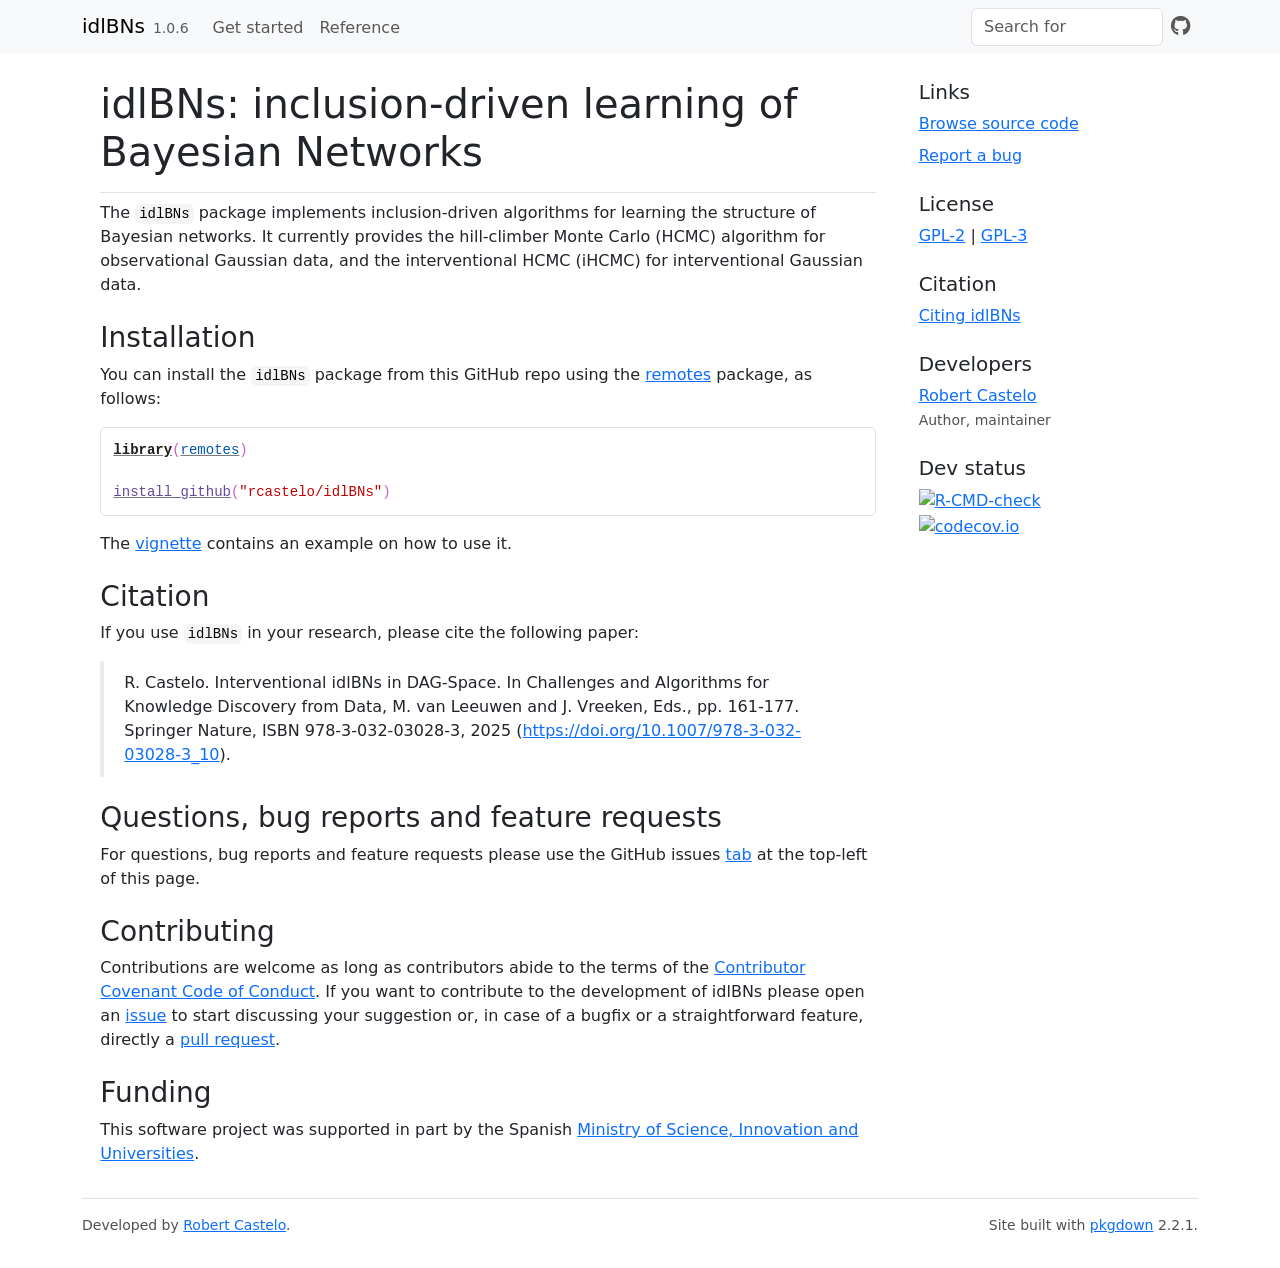
==== commit e290f7a1: "Deploying to gh-pages from @ rcastelo/idlBNs@add01bf162cf92563f98ce918880c991e0ac91be 🚀" ====
--- a/index.html
+++ b/index.html
@@ -22,7 +22,7 @@
 
     <a class="navbar-brand me-2" href="index.html">idlBNs</a>
 
-    <small class="nav-text text-muted me-auto" data-bs-toggle="tooltip" data-bs-placement="bottom" title="">1.0.5</small>
+    <small class="nav-text text-muted me-auto" data-bs-toggle="tooltip" data-bs-placement="bottom" title="">1.0.6</small>
 
 
     <button class="navbar-toggler" type="button" data-bs-toggle="collapse" data-bs-target="#navbar" aria-controls="navbar" aria-expanded="false" aria-label="Toggle navigation">
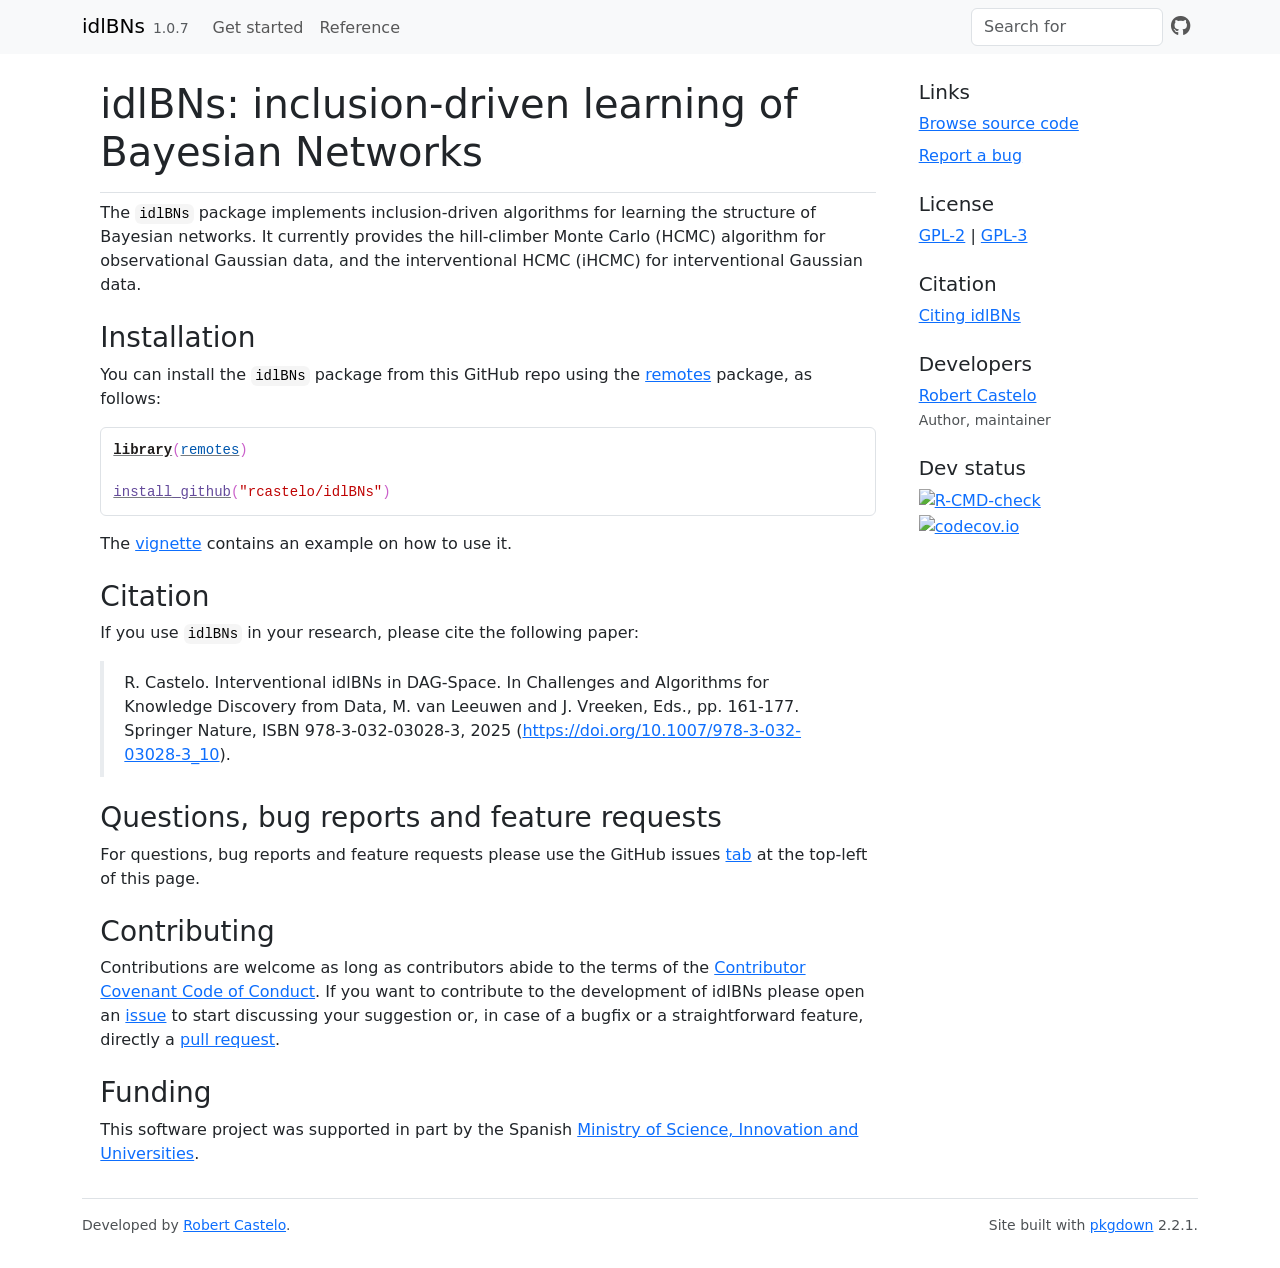
==== commit ec3561b6: "Deploying to gh-pages from @ rcastelo/idlBNs@f04ba8fe36313be49da0de461bd0b87bf16ff6ff 🚀" ====
--- a/index.html
+++ b/index.html
@@ -22,7 +22,7 @@
 
     <a class="navbar-brand me-2" href="index.html">idlBNs</a>
 
-    <small class="nav-text text-muted me-auto" data-bs-toggle="tooltip" data-bs-placement="bottom" title="">1.0.6</small>
+    <small class="nav-text text-muted me-auto" data-bs-toggle="tooltip" data-bs-placement="bottom" title="">1.0.7</small>
 
 
     <button class="navbar-toggler" type="button" data-bs-toggle="collapse" data-bs-target="#navbar" aria-controls="navbar" aria-expanded="false" aria-label="Toggle navigation">
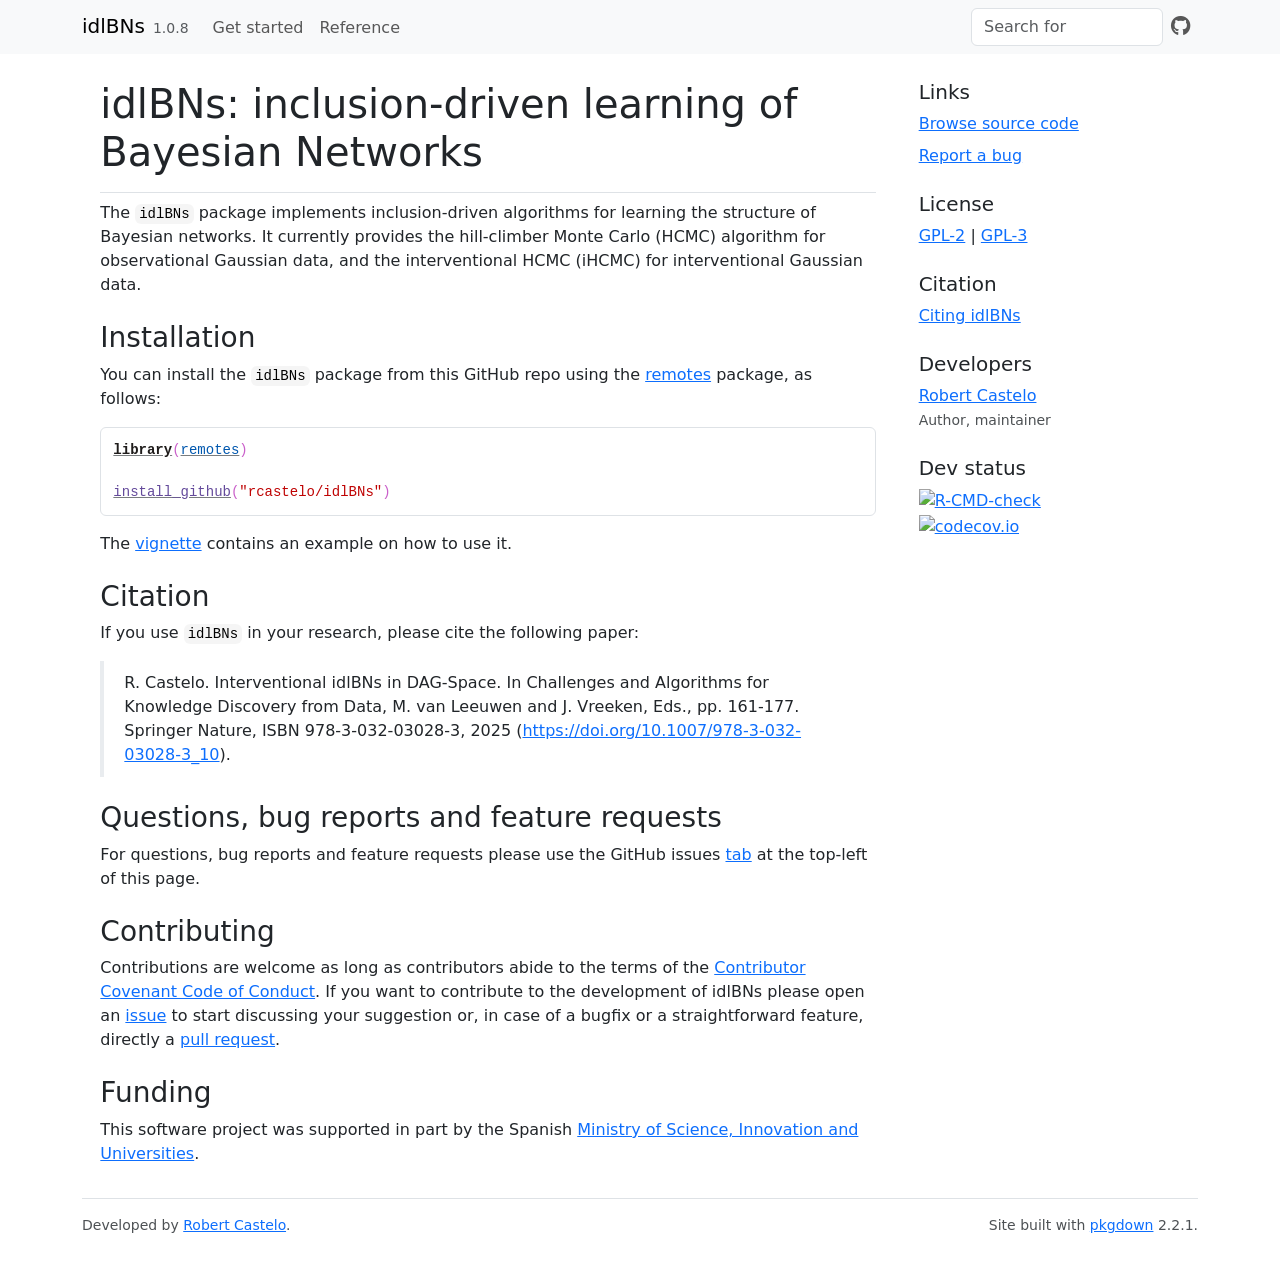
==== commit 369b5846: "Deploying to gh-pages from @ rcastelo/idlBNs@e8be286e9ae2b8ad270d23ee4899a6630a4c1738 🚀" ====
--- a/index.html
+++ b/index.html
@@ -22,7 +22,7 @@
 
     <a class="navbar-brand me-2" href="index.html">idlBNs</a>
 
-    <small class="nav-text text-muted me-auto" data-bs-toggle="tooltip" data-bs-placement="bottom" title="">1.0.7</small>
+    <small class="nav-text text-muted me-auto" data-bs-toggle="tooltip" data-bs-placement="bottom" title="">1.0.8</small>
 
 
     <button class="navbar-toggler" type="button" data-bs-toggle="collapse" data-bs-target="#navbar" aria-controls="navbar" aria-expanded="false" aria-label="Toggle navigation">
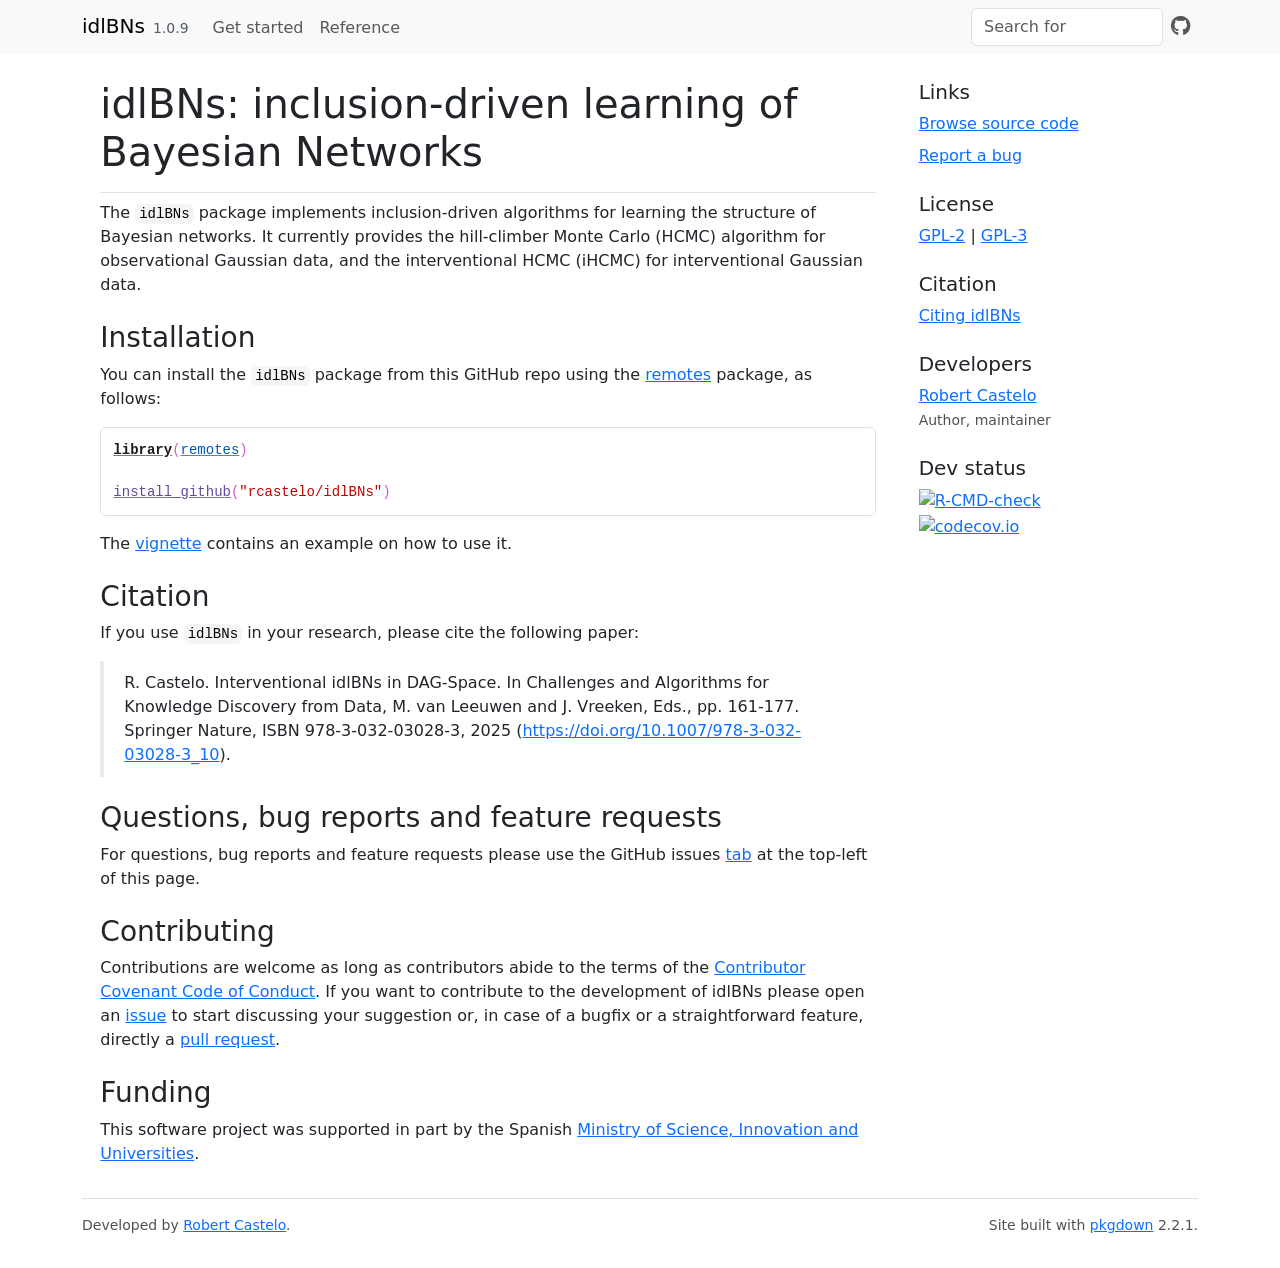
==== commit f50c3557: "Deploying to gh-pages from @ rcastelo/idlBNs@1c3b7224e0b5590cbbded9d87870da9a3fa97f4d 🚀" ====
--- a/index.html
+++ b/index.html
@@ -22,7 +22,7 @@
 
     <a class="navbar-brand me-2" href="index.html">idlBNs</a>
 
-    <small class="nav-text text-muted me-auto" data-bs-toggle="tooltip" data-bs-placement="bottom" title="">1.0.8</small>
+    <small class="nav-text text-muted me-auto" data-bs-toggle="tooltip" data-bs-placement="bottom" title="">1.0.9</small>
 
 
     <button class="navbar-toggler" type="button" data-bs-toggle="collapse" data-bs-target="#navbar" aria-controls="navbar" aria-expanded="false" aria-label="Toggle navigation">
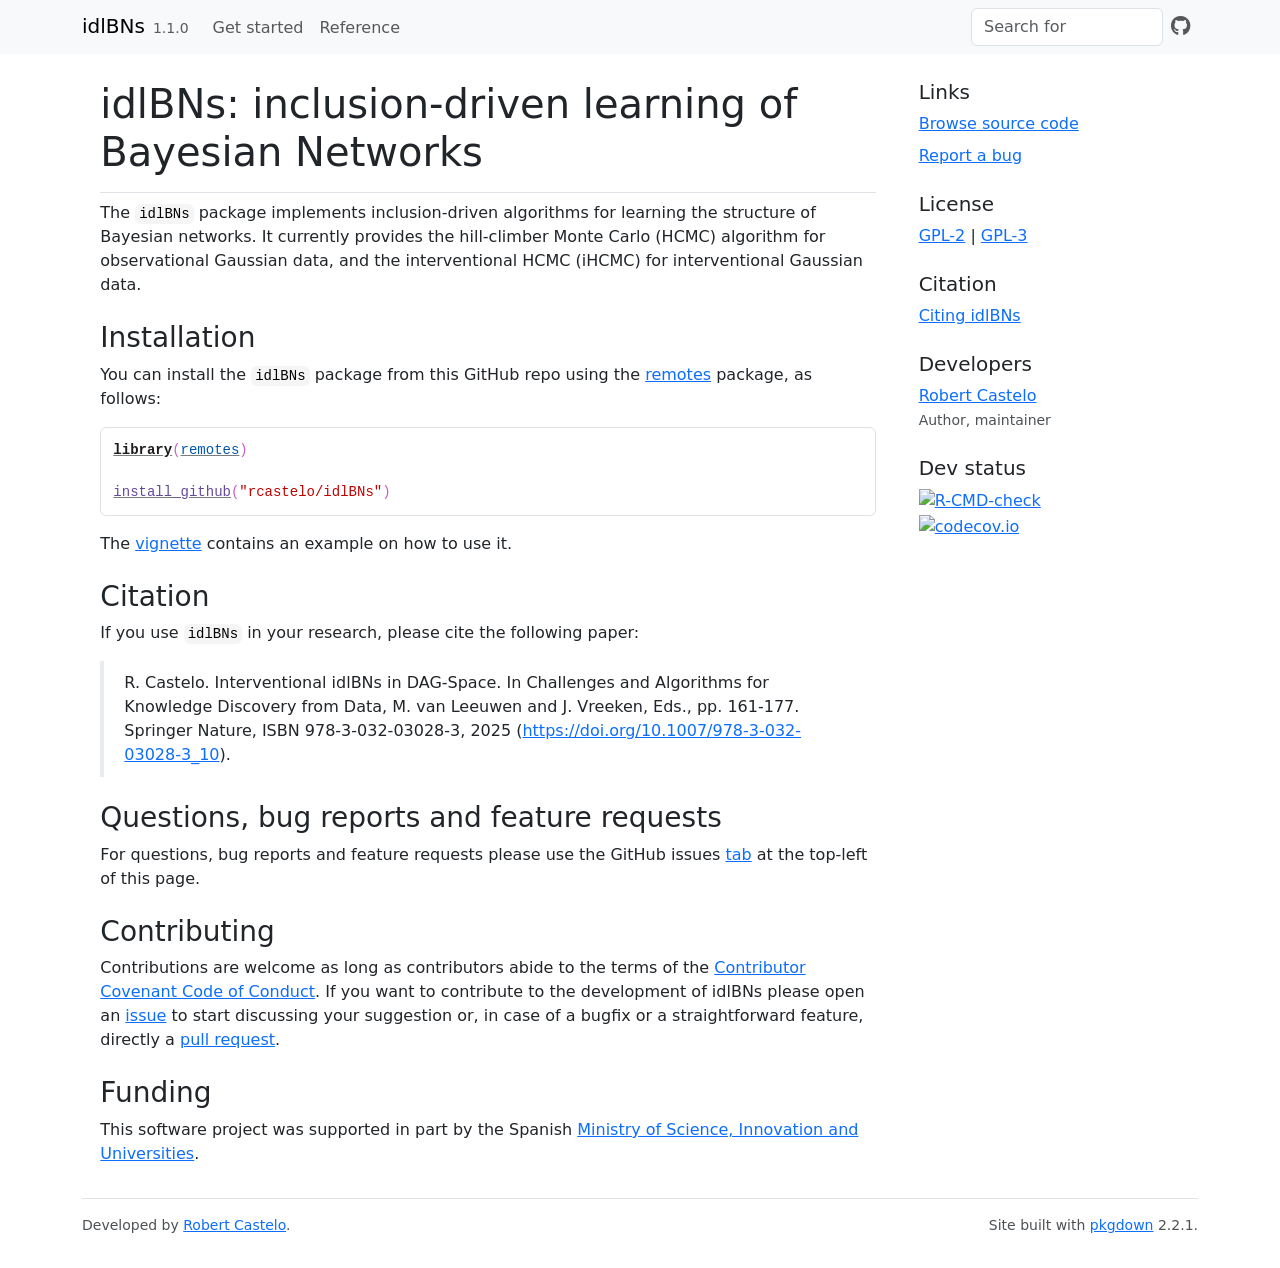
==== commit 35e52859: "Deploying to gh-pages from @ rcastelo/idlBNs@7d22fe7473990bc94e756c91c6c0faecac1a50dd 🚀" ====
--- a/index.html
+++ b/index.html
@@ -22,7 +22,7 @@
 
     <a class="navbar-brand me-2" href="index.html">idlBNs</a>
 
-    <small class="nav-text text-muted me-auto" data-bs-toggle="tooltip" data-bs-placement="bottom" title="">1.0.9</small>
+    <small class="nav-text text-muted me-auto" data-bs-toggle="tooltip" data-bs-placement="bottom" title="">1.1.0</small>
 
 
     <button class="navbar-toggler" type="button" data-bs-toggle="collapse" data-bs-target="#navbar" aria-controls="navbar" aria-expanded="false" aria-label="Toggle navigation">
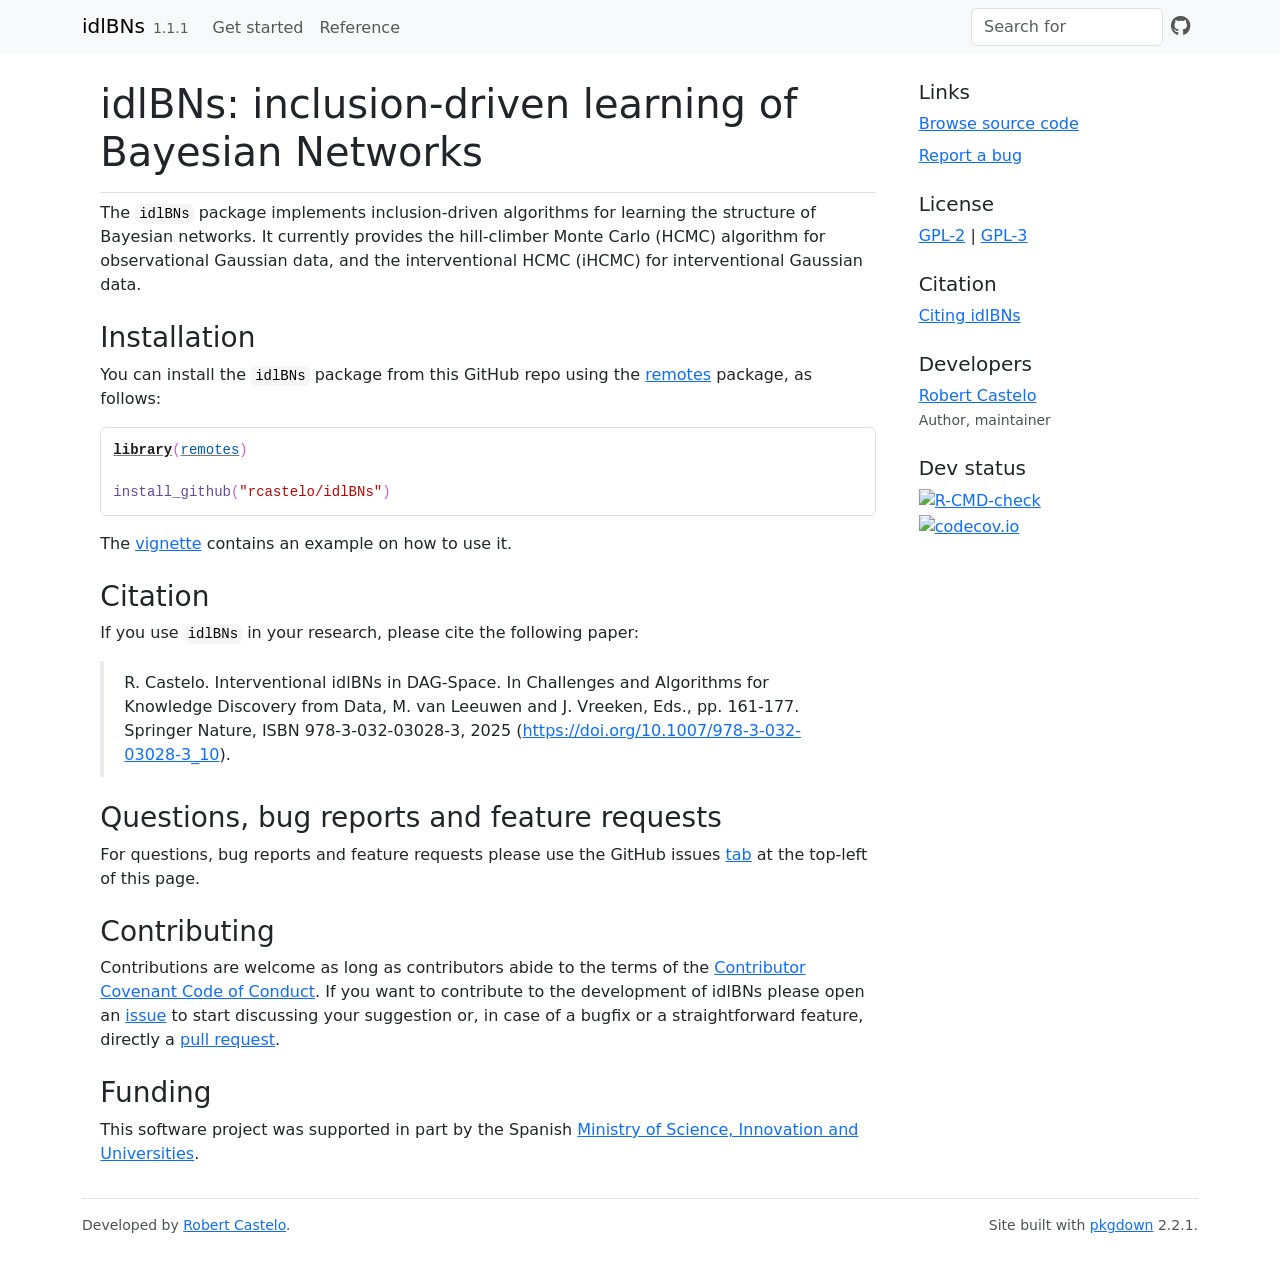
==== commit d482d256: "Deploying to gh-pages from @ rcastelo/idlBNs@e207db06f21252bb6389b0221766b3a729349669 🚀" ====
--- a/index.html
+++ b/index.html
@@ -22,7 +22,7 @@
 
     <a class="navbar-brand me-2" href="index.html">idlBNs</a>
 
-    <small class="nav-text text-muted me-auto" data-bs-toggle="tooltip" data-bs-placement="bottom" title="">1.1.0</small>
+    <small class="nav-text text-muted me-auto" data-bs-toggle="tooltip" data-bs-placement="bottom" title="">1.1.1</small>
 
 
     <button class="navbar-toggler" type="button" data-bs-toggle="collapse" data-bs-target="#navbar" aria-controls="navbar" aria-expanded="false" aria-label="Toggle navigation">
@@ -58,7 +58,7 @@
 <p>You can install the <code>idlBNs</code> package from this GitHub repo using the <a href="https://cran.r-project.org/package=remotes" class="external-link">remotes</a> package, as follows:</p>
 <pre><code><span><span class="kw"><a href="https://rdrr.io/r/base/library.html" class="external-link">library</a></span><span class="op">(</span><span class="va"><a href="https://remotes.r-lib.org" class="external-link">remotes</a></span><span class="op">)</span></span>
 <span></span>
-<span><span class="fu"><a href="https://remotes.r-lib.org/reference/install_github.html" class="external-link">install_github</a></span><span class="op">(</span><span class="st">"rcastelo/idlBNs"</span><span class="op">)</span></span></code></pre>
+<span><span class="fu">install_github</span><span class="op">(</span><span class="st">"rcastelo/idlBNs"</span><span class="op">)</span></span></code></pre>
 <p>The <a href="https://rcastelo.github.io/idlBNs/articles/idlBNs.html">vignette</a> contains an example on how to use it.</p>
 </div>
 <div class="section level2">
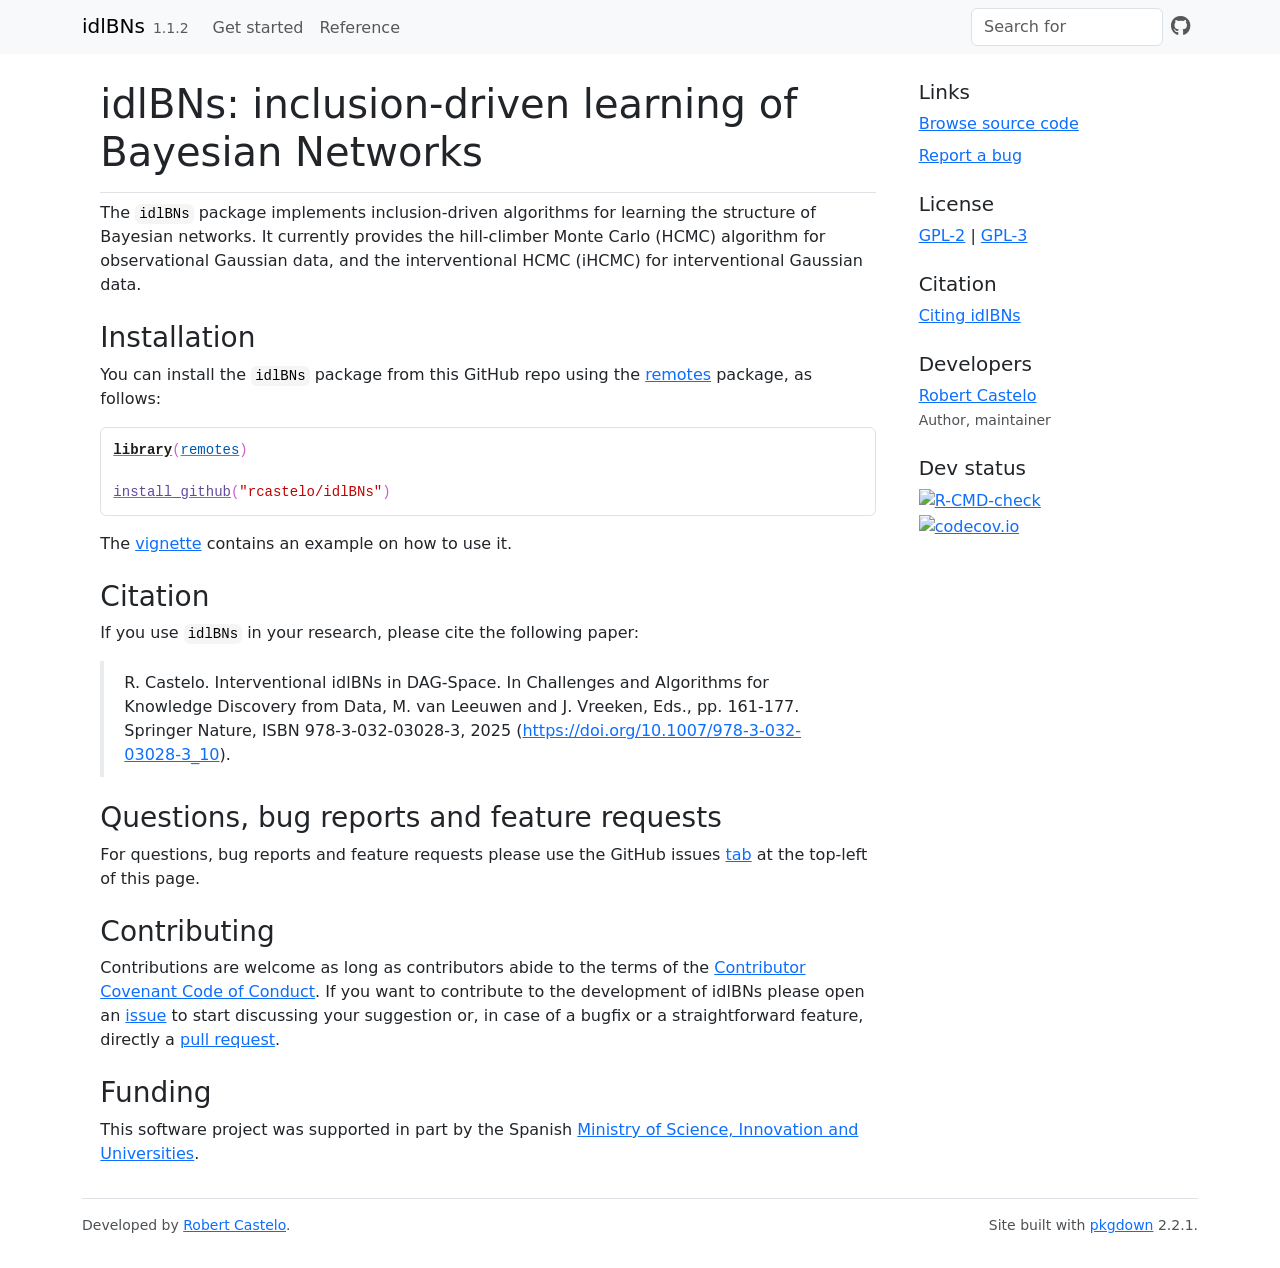
==== commit 942c3018: "Deploying to gh-pages from @ rcastelo/idlBNs@31a17a3fbab3c146262d3c99c34cc94a6bc588ac 🚀" ====
--- a/index.html
+++ b/index.html
@@ -22,7 +22,7 @@
 
     <a class="navbar-brand me-2" href="index.html">idlBNs</a>
 
-    <small class="nav-text text-muted me-auto" data-bs-toggle="tooltip" data-bs-placement="bottom" title="">1.1.1</small>
+    <small class="nav-text text-muted me-auto" data-bs-toggle="tooltip" data-bs-placement="bottom" title="">1.1.2</small>
 
 
     <button class="navbar-toggler" type="button" data-bs-toggle="collapse" data-bs-target="#navbar" aria-controls="navbar" aria-expanded="false" aria-label="Toggle navigation">
@@ -58,7 +58,7 @@
 <p>You can install the <code>idlBNs</code> package from this GitHub repo using the <a href="https://cran.r-project.org/package=remotes" class="external-link">remotes</a> package, as follows:</p>
 <pre><code><span><span class="kw"><a href="https://rdrr.io/r/base/library.html" class="external-link">library</a></span><span class="op">(</span><span class="va"><a href="https://remotes.r-lib.org" class="external-link">remotes</a></span><span class="op">)</span></span>
 <span></span>
-<span><span class="fu">install_github</span><span class="op">(</span><span class="st">"rcastelo/idlBNs"</span><span class="op">)</span></span></code></pre>
+<span><span class="fu"><a href="https://remotes.r-lib.org/reference/install_github.html" class="external-link">install_github</a></span><span class="op">(</span><span class="st">"rcastelo/idlBNs"</span><span class="op">)</span></span></code></pre>
 <p>The <a href="https://rcastelo.github.io/idlBNs/articles/idlBNs.html">vignette</a> contains an example on how to use it.</p>
 </div>
 <div class="section level2">
